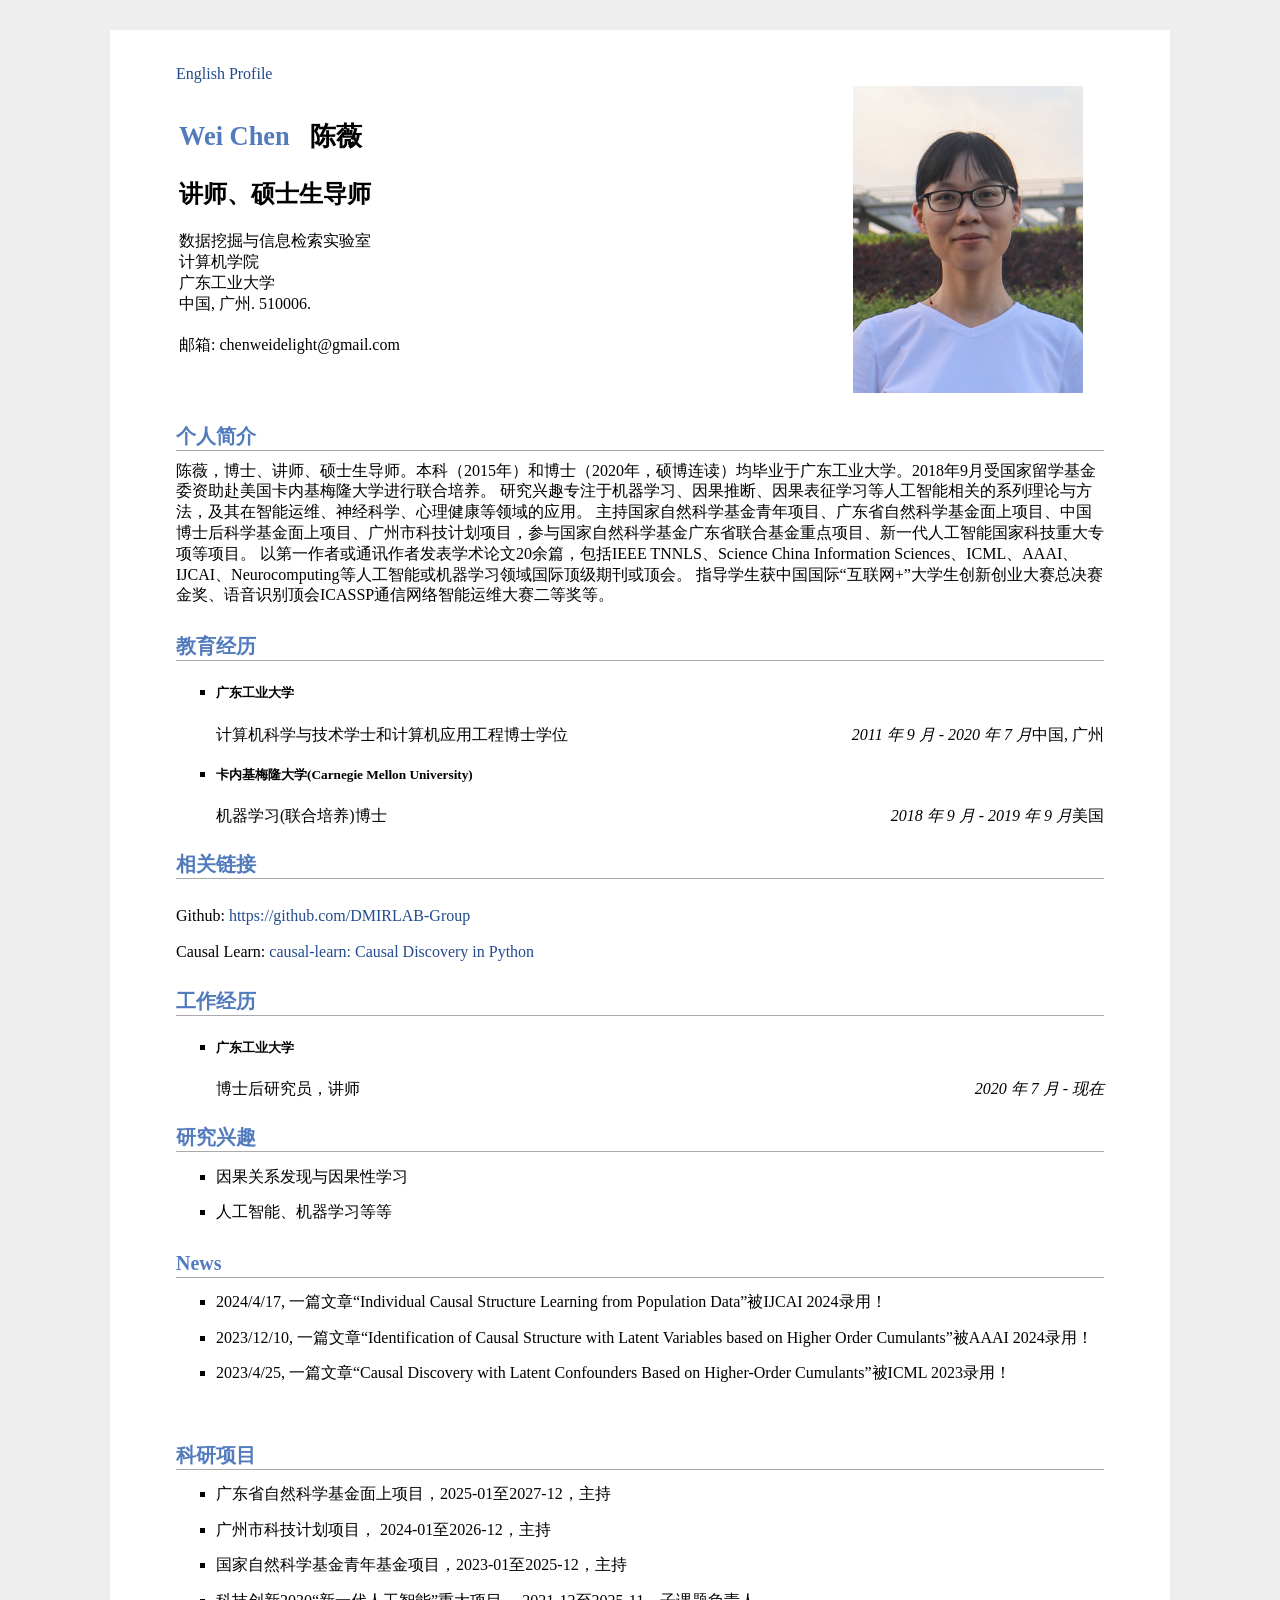
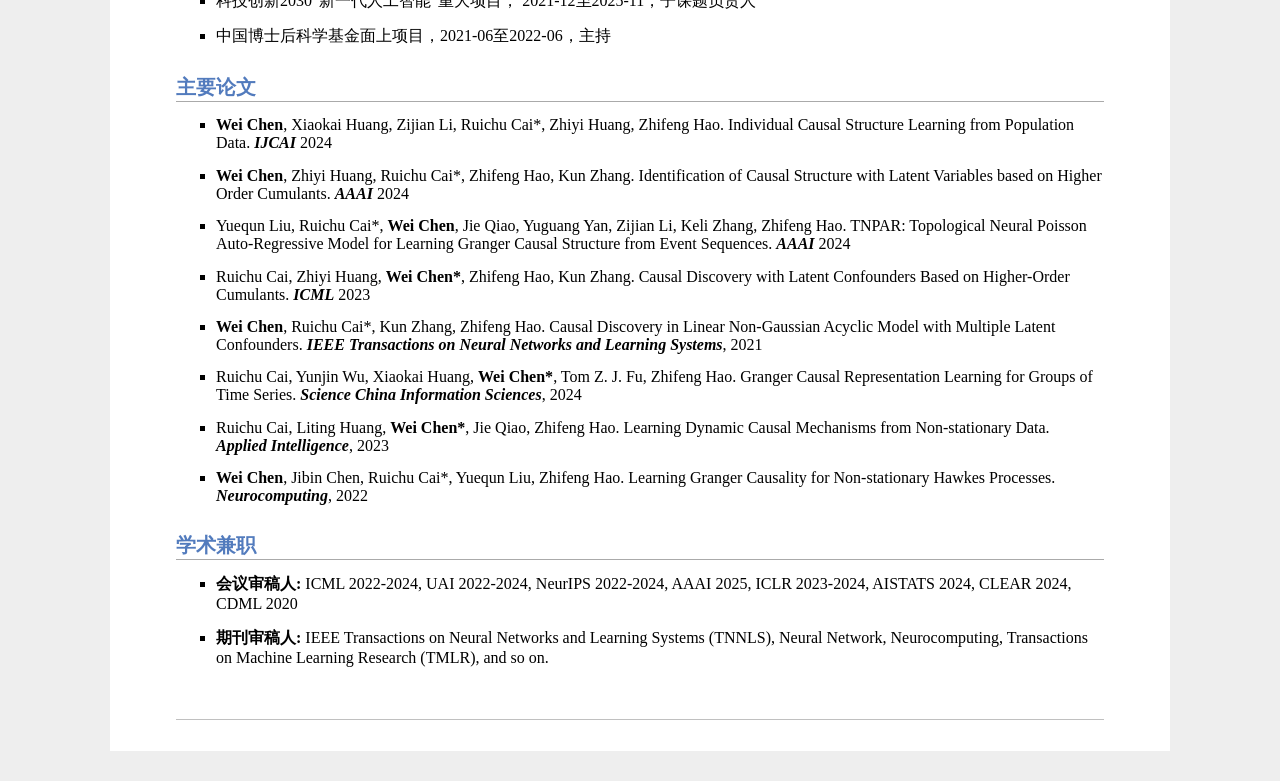
==== zh-cn/index.html @ 37219979 "Add files via upload" ====
<meta name="description" content="Wei Chen&#39;s home page">
<link rel="stylesheet" href="/css/jemdoc.css" type="text/css">
<link rel="shortcut icon" href="/images/gdut.png">
<title>Wei Chen's Homepage @ GuangDong University of Technology</title>

<body> 
<div id="layout-content" style="margin-top:25px">
    <a href="/index.html">English Profile</a>

<table>
    <tbody>
        <tr>
            <td width="670">
                <div id="toptitle">
<!--                     <h1>Wei Chen &nbsp; <img src="/images/weichen_chinesename.png" height="35px" style="margin-bottom:-5px" alt=''></h1> -->
			<h1>Wei Chen &nbsp; <span style="color:#000000">陈薇</span></h1>
                </div>
                <p>
                    <FONT size=5 face="宋体"><b>讲师、硕士生导师</b></FONT><br>
                    <br>
                    数据挖掘与信息检索实验室<br>
                    计算机学院<br>
                    广东工业大学 <br>
                    中国, 广州. 510006.<br>
                    <br>
                    邮箱: chenweidelight@gmail.com
                </p>
            </td>
            <td>
                <img src="/images/weichen.jpg" border="0" width="230">
            </td>
        </tr>
    </tbody>
</table>


<h2>个人简介</h2>
<p>
陈薇，博士、讲师、硕士生导师。本科（2015年）和博士（2020年，硕博连读）均毕业于广东工业大学。2018年9月受国家留学基金委资助赴美国卡内基梅隆大学进行联合培养。
研究兴趣专注于机器学习、因果推断、因果表征学习等人工智能相关的系列理论与方法，及其在智能运维、神经科学、心理健康等领域的应用。
主持国家自然科学基金青年项目、广东省自然科学基金面上项目、中国博士后科学基金面上项目、广州市科技计划项目，参与国家自然科学基金广东省联合基金重点项目、新一代人工智能国家科技重大专项等项目。
以第一作者或通讯作者发表学术论文20余篇，包括IEEE TNNLS、Science China Information Sciences、ICML、AAAI、IJCAI、Neurocomputing等人工智能或机器学习领域国际顶级期刊或顶会。
指导学生获中国国际“互联网+”大学生创新创业大赛总决赛金奖、语音识别顶会ICASSP通信网络智能运维大赛二等奖等。

</p>

<h2>教育经历</h2>

<ul>
    <li>
	    <h5>广东工业大学</h5>  
	<span style="float:right;text-align:right">中国, 广州</span>
    </li>
    <li style="list-style:none;">
	     
        <span style="float:left; text-align:left">计算机科学与技术学士和计算机应用工程博士学位</span>
        <span style="float:right;text-align:right"><i>2011 年 9 月 - 2020 年 7 月</i></span>
   </li>
    <br>
    <li>
	    <h5>卡内基梅隆大学(Carnegie Mellon University)</h5>
        <span style="float:right;text-align:right">美国</span>
    </li>
    <li style="list-style:none;">
        <span style="float:left; text-align:left">机器学习(联合培养)博士</span>
        <span style="float:right;text-align:right"><i> 2018 年 9 月 - 2019 年 9 月</i></span>
    </li>

</ul>
<br>
<h2>相关链接</h2>

<br>

Github: <a href="https://github.com/DMIRLAB-Group">https://github.com/DMIRLAB-Group
</a>

	<br>
<br>
Causal Learn: <a href="https://github.com/py-why/causal-learn"> causal-learn: Causal Discovery in Python
</a>

<h2>工作经历</h2>
<ul>
	<li><h5>
		广东工业大学
	</h5>
		</li>
<!-- 	 <li>
        <div style="float:left;text-align:left"><strong>广东工业大学</strong></div>

    </li> -->
    <li style="list-style:none;">
        <span style="float:left; text-align:left">博士后研究员，讲师</span>
        <span style="float:right;text-align:right"><i>2020 年 7 月 - 现在</i></span>
    </li>
</ul>
<br>
<h2>研究兴趣</h2>
<ul>
	<li>
        因果关系发现与因果性学习
    </li>
	<li>
        人工智能、机器学习等等
    </li>

</ul>

<h2>News</h2>
	<ul>
<li>
2024/4/17, 一篇文章“Individual Causal Structure Learning from Population Data”被IJCAI 2024录用！
	</li>
	<li>
2023/12/10, 一篇文章“Identification of Causal Structure with Latent Variables based on Higher Order Cumulants”被AAAI 2024录用！		
	</li>
	<li>
2023/4/25, 一篇文章“Causal Discovery with Latent Confounders Based on Higher-Order Cumulants”被ICML 2023录用！
	</li>
</ul>
	<br/>

<h2>科研项目</h2>
<ul>
    <li>
       广东省自然科学基金面上项目，2025-01至2027-12，主持
    </li>
    <li>
       广州市科技计划项目， 2024-01至2026-12，主持
    </li>
    <li>
       国家自然科学基金青年基金项目，2023-01至2025-12，主持
    </li>
    <li>
       科技创新2030“新一代人工智能”重大项目， 2021-12至2025-11，子课题负责人
    </li>
    <li>
      中国博士后科学基金面上项目，2021-06至2022-06，主持

    </li>
</ul>



<h2>主要论文<small></small></h2>

<!------ <font size="3"><b>因果关系发现</b></font>  ----->

<ul>
		<li>
	<b>Wei Chen</b>, Xiaokai Huang, Zijian Li, Ruichu Cai*, Zhiyi Huang, Zhifeng Hao. Individual Causal Structure Learning from Population Data. <i><b>IJCAI</b></i> 2024
	</li>
	<li>
	<b>Wei Chen</b>, Zhiyi Huang, Ruichu Cai*, Zhifeng Hao, Kun Zhang. Identification of Causal Structure with Latent Variables based on Higher Order Cumulants. <i><b>AAAI</b></i> 2024
	</li>
	<li>
	Yuequn Liu, Ruichu Cai*, <b>Wei Chen</b>, Jie Qiao, Yuguang Yan, Zijian Li, Keli Zhang, Zhifeng Hao. TNPAR: Topological Neural Poisson Auto-Regressive Model for Learning Granger Causal Structure from Event Sequences. <i><b>AAAI</b></i> 2024
	</li>
        <li>
	Ruichu Cai, Zhiyi Huang, <b>Wei Chen*</b>, Zhifeng Hao, Kun Zhang. Causal Discovery with Latent Confounders Based on Higher-Order Cumulants. <i><b>ICML</b></i> 2023
        </li>
        <li>
        <b>Wei Chen</b>, Ruichu Cai*, Kun Zhang, Zhifeng Hao. Causal Discovery in Linear Non-Gaussian Acyclic Model with Multiple Latent Confounders. <i><b>IEEE Transactions on Neural Networks and Learning Systems</b></i>, 2021
         </li>
	<li>
        Ruichu Cai, Yunjin Wu, Xiaokai Huang, <b>Wei Chen*</b>, Tom Z. J. Fu, Zhifeng Hao. Granger Causal Representation Learning for Groups of Time Series. <i><b>Science China Information Sciences</b></i>, 2024
         </li>
	<li>
         Ruichu Cai, Liting Huang, <b>Wei Chen*</b>, Jie Qiao, Zhifeng Hao. Learning Dynamic Causal Mechanisms from Non-stationary Data. <i><b>Applied Intelligence</b></i>, 2023
         </li>
	<li>
         <b>Wei Chen</b>, Jibin Chen, Ruichu Cai*, Yuequn Liu, Zhifeng Hao. Learning Granger Causality for Non-stationary Hawkes Processes. <i><b>Neurocomputing</b></i>, 2022
         </li>
</ul>


 

<h2>学术兼职<small></small></h2>
    <ul>
	 <li>
            <strong>会议审稿人:</strong> ICML 2022-2024, UAI 2022-2024, NeurIPS 2022-2024, AAAI 2025, ICLR 2023-2024, AISTATS 2024, CLEAR 2024, CDML 2020
        </li>
        <li>
            <strong>期刊审稿人:</strong> IEEE Transactions on Neural Networks and Learning Systems (TNNLS), Neural Network, Neurocomputing, Transactions on Machine Learning Research (TMLR), and so on.
        </li>     
    </ul>

<div id="footer">
    <div id="footer-text"></div>
</div>

</div>


</body>
---- css/jemdoc.css ----
/* Default css file for jemdoc. */

table#tlayout {
    border: none;
    border-collapse: separate;
    background: white;
}
/*
body {
    background: white;
    padding-bottom: 8px;
    margin: 0;
}
*/
html {
  background-color: #eeeeee;
}

body {
  font-family: Georgia, serif;
  color: #000;
  background-color: #ffffff;
  text-align:left; /* for IE */
  margin-top: 30px;
  margin-bottom: 30px;
  margin-left: auto;
  margin-right: auto;
  padding-left:  50px;
  padding-right: 50px;
  padding-top: 10px;
  padding-bottom: 30px;
  max-width: 960px;
}

#layout-menu {
    background: #f6f6f6;
    border: 1px solid #dddddd;
    padding-top: 0.5em;
    padding-left: 8px;
    padding-right: 8px;
    font-size: 1.0em;
    width: auto;
    white-space: nowrap;
    text-align: left;
    vertical-align: top;
}

#layout-menu td {
    background: #f4f4f4;
    vertical-align: top;
}

#layout-content {
    padding-top: 0.0em;
    padding-left: 1.0em;
    padding-right: 1.0em;
    border: none;
    background: white;
    text-align: left;
    vertical-align: top;
}

#layout-menu a {
    line-height: 1.5em;
    margin-left: 0.5em;
}

tt {
    background: #ffffdd;
}

pre, tt {
    font-size: 90%;
    font-family: monaco, monospace;
}

a, a > tt {
    color: #224b8d;
    text-decoration: none;
}

a:hover {
    border-bottom: 1px gray dotted;
}

#layout-menu a.current:link, #layout-menu a.current:visited {
    color: #022b6d;
    border-bottom: 1px gray solid;
}
#layout-menu a:link, #layout-menu a:visited, #layout-menu a:hover {
    color: #527bbd;
    text-decoration: none;
}
#layout-menu a:hover {
    text-decoration: none;
}

div.menu-category {
    border-bottom: 1px solid gray;
    margin-top: 0.8em;
    padding-top: 0.2em;
    padding-bottom: 0.1em;
    font-weight: bold;
}

div.menu-item {
    padding-left: 16px;
    text-indent: -16px;
}

div#toptitle {
    padding-bottom: 0.2em;
    margin-bottom: 1.5em;
    /*border-bottom: 3px double gray;*/
}

/* Reduce space if we begin the page with a title. */
div#toptitle + h2, div#toptitle + h3 {
    margin-top: 0em;
}

div#subtitle {
    margin-top: 0.0em;
    margin-bottom: 0.0em;
    padding-top: 0em;
    padding-bottom: 0.1em;
}

em {
    font-style: italic;
}

strong {
    font-weight: bold;
}

h4{
    color:#222222;
}

h1, h2, h3 {
    color: #527bbd;
    margin-top: 0.7em;
    margin-bottom: 0.5em;
    padding-bottom: 0.2em;
    line-height: 1.0;
    padding-top: 0.5em;
    border-bottom: 1px solid #aaaaaa;
}

h1 p {
    color: #000000;
}

h1 {
    font-size: 165%;
    padding-bottom: 0.3em;
}

h2 {
    padding-top: 0.8em;
    font-size: 125%;
}

h2 + h3 {
    padding-top: 0.2em;
}

h3 {
    font-size: 110%;
    border-bottom: none;
}

p {
    margin-top: 0.0em;
    margin-bottom: 0.8em;
    padding: 0;
    line-height: 1.3;
}

pre {
    padding: 0;
    margin: 0;
}

div#footer {
    font-size: small;
    border-top: 1px solid #c0c0c0;
    padding-top: 0.1em;
    margin-top: 4.0em;
    color: #c0c0c0;
}

div#footer a {
    color: #80a0b0;
}

div#footer-text {
    float: left;
    padding-bottom: 8px;
}

ul, ol, dl {
    margin-top: 0.2em;
    padding-top: 0;
    margin-bottom: 0.8em;
}

dt {
    margin-top: 0.5em;
    margin-bottom: 0;
}

dl {
    margin-left: 20px;
}

dd {
    color: #222222;
}

dd > *:first-child {
    margin-top: 0;
}

ul {
    list-style-position: outside;
    list-style-type: square;
}

p + ul, p + ol {
    margin-top: -0.5em;
}

li {
    margin-top:0.9em;
}

ol {
    list-style-position: outside;
    list-style-type: decimal;
}

li p, dd p {
    margin-bottom: 0.3em;
}


ol ol {
    list-style-type: lower-alpha;
}

ol ol ol {
    list-style-type: lower-roman;
}

p + div.codeblock {
    margin-top: -0.6em;
}

div.codeblock, div.infoblock {
    margin-right: 0%;
    margin-top: 1.2em;
    margin-bottom: 1.3em;
}

div.blocktitle {
    font-weight: bold;
    color: #cd7b62;
    margin-top: 1.2em;
    margin-bottom: 0.1em;
}

div.blockcontent {
    border: 1px solid silver;
    padding: 0.3em 0.5em;
}

div.infoblock > div.blockcontent {
    background: #ffffee;
}

div.blockcontent p + ul, div.blockcontent p + ol {
    margin-top: 0.4em;
}

div.infoblock p {
    margin-bottom: 0em;
}

div.infoblock li p, div.infoblock dd p {
    margin-bottom: 0.5em;
}

div.infoblock p + p {
    margin-top: 0.8em;
}

div.codeblock > div.blockcontent {
    background: #f6f6f6;
}

span.pycommand {
    color: #000070;
}

span.statement {
    color: #008800;
}
span.builtin {
    color: #000088;
}
span.special {
    color: #990000;
}
span.operator {
    color: #880000;
}
span.error {
    color: #aa0000;
}
span.comment, span.comment > *, span.string, span.string > * {
    color: #606060;
}

@media print {
    #layout-menu { display: none; }
}

#fwtitle {
    margin: 2px;
}

#fwtitle #toptitle {
    padding-left: 0.5em;
    margin-bottom: 0.5em;
}

#layout-content h1:first-child, #layout-content h2:first-child, #layout-content h3:first-child {
    margin-top: -0.7em;
}

div#toptitle h1, #layout-content div#toptitle h1 {
    margin-bottom: 0.0em;
    padding-bottom: 0.1em;
    padding-top: 0;
    margin-top: 0.5em;
    border-bottom: none;
}

img.eq {
    padding: 0;
    padding-left: 0.1em;
    padding-right: 0.1em;
    margin: 0;
}

img.eqwl {
    padding-left: 2em;
    padding-top: 0.6em;
    padding-bottom: 0.2em;
    margin: 0;
}

table + table {
    margin-top: 1em;
}

tr.heading {
    font-weight: bold;
    border-bottom: 2px solid black;
}

img {
    border: none;
}

table.imgtable, table.imgtable td {
    border: none;
    text-align: left;
}
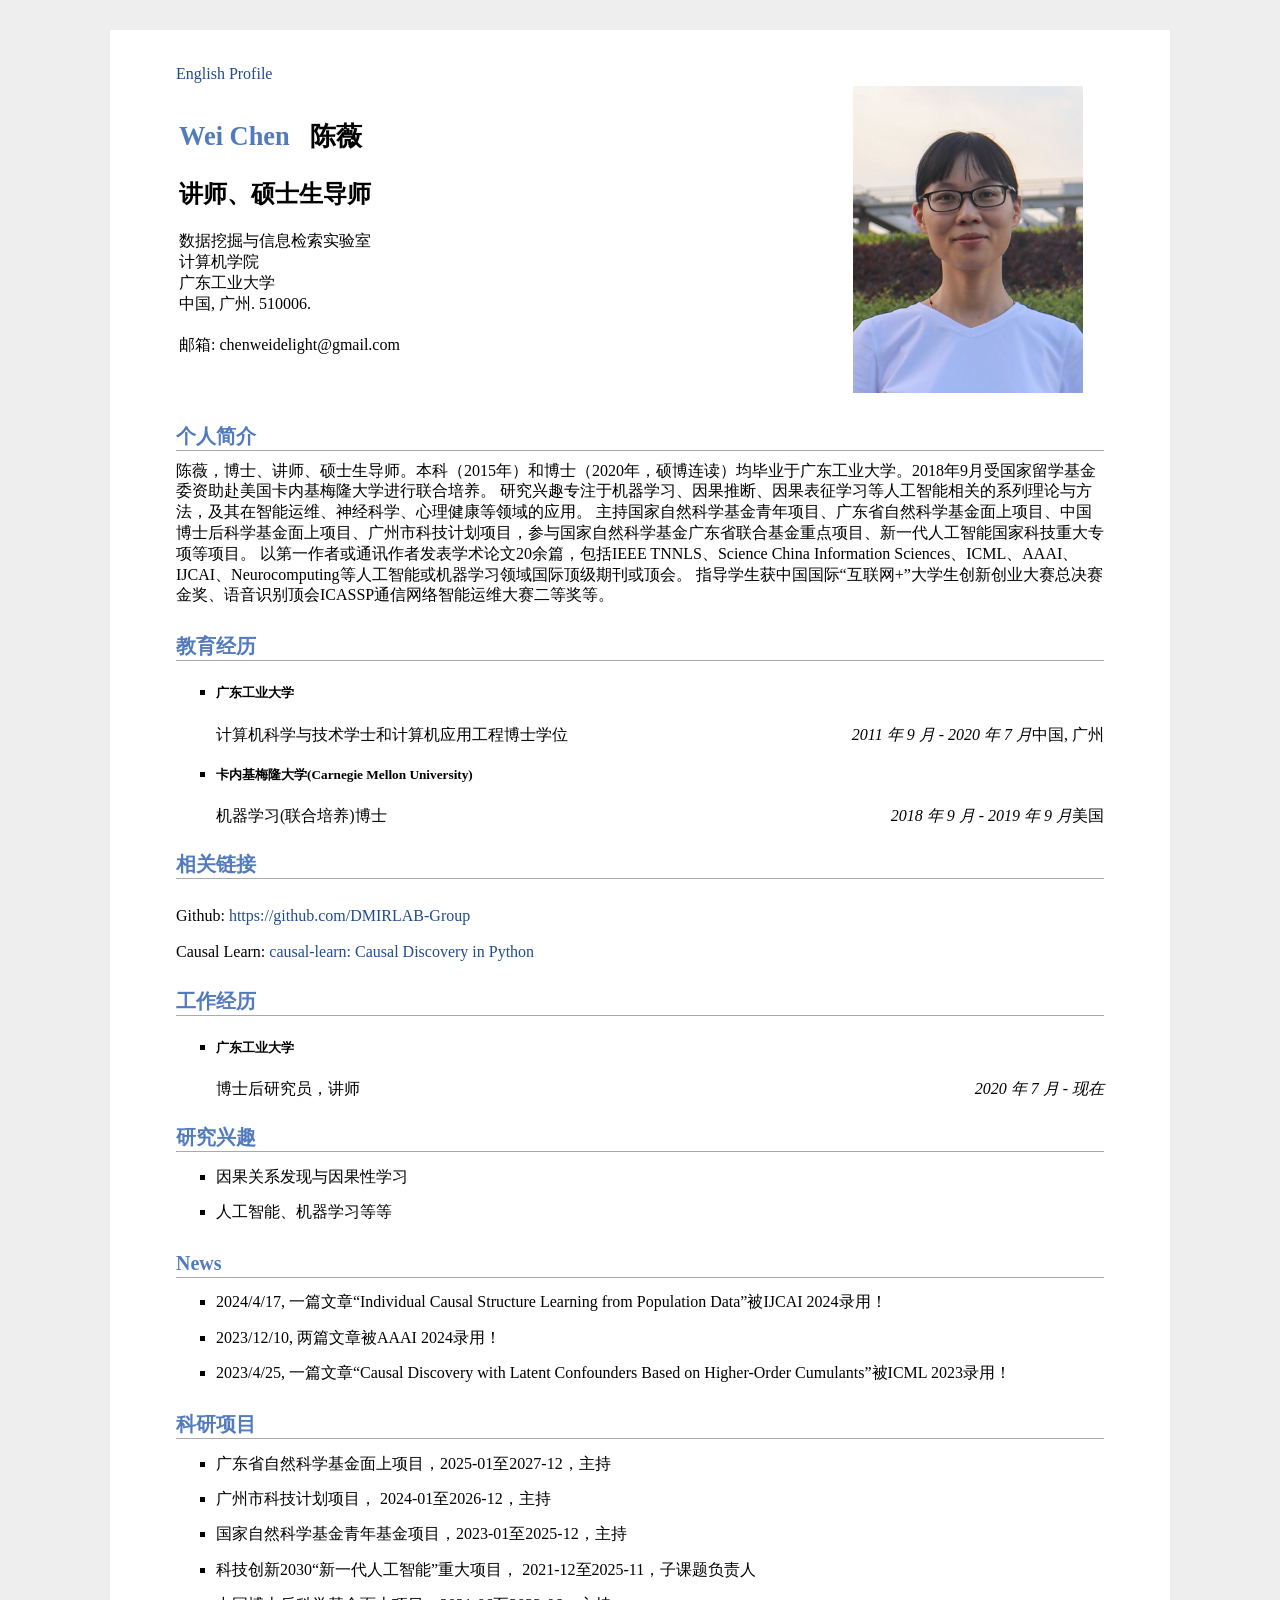
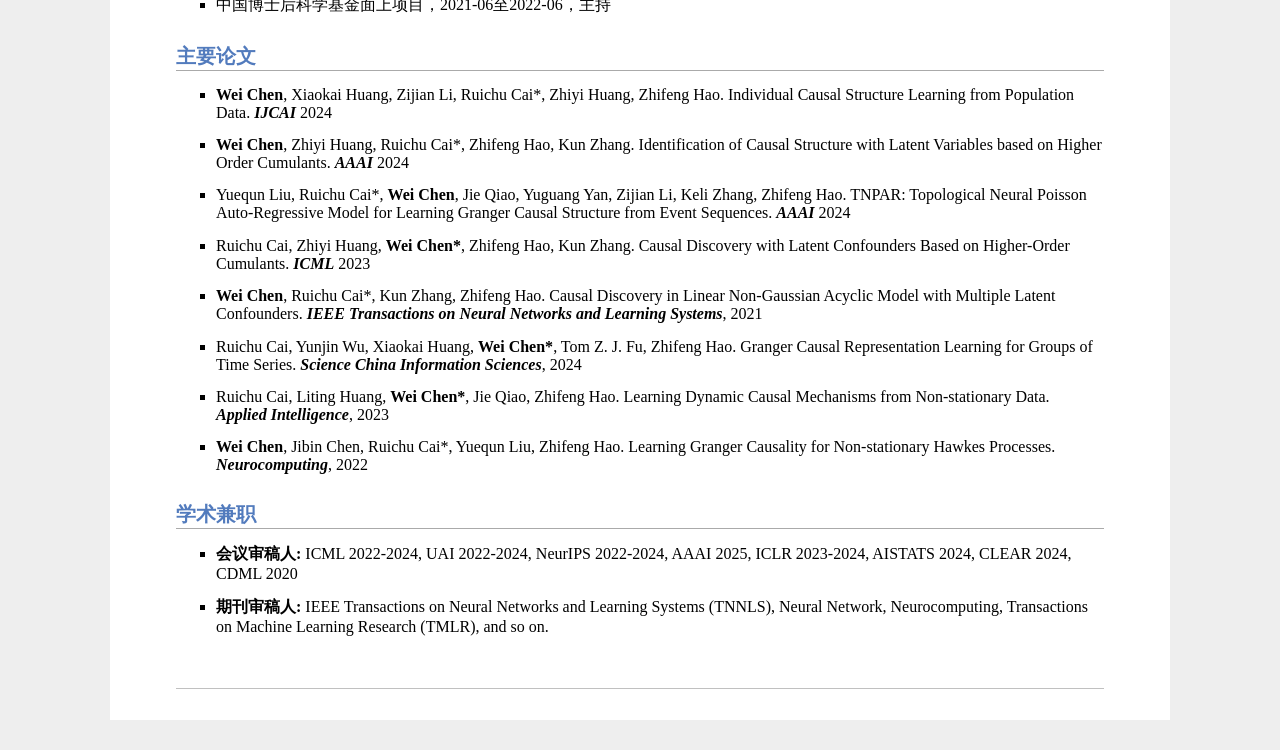
==== commit 3a77609d: "Update index.html" ====
--- a/zh-cn/index.html
+++ b/zh-cn/index.html
@@ -113,13 +113,12 @@
 2024/4/17, 一篇文章“Individual Causal Structure Learning from Population Data”被IJCAI 2024录用！
 	</li>
 	<li>
-2023/12/10, 一篇文章“Identification of Causal Structure with Latent Variables based on Higher Order Cumulants”被AAAI 2024录用！		
+2023/12/10, 两篇文章被AAAI 2024录用！		
 	</li>
 	<li>
 2023/4/25, 一篇文章“Causal Discovery with Latent Confounders Based on Higher-Order Cumulants”被ICML 2023录用！
 	</li>
 </ul>
-	<br/>
 
 <h2>科研项目</h2>
 <ul>
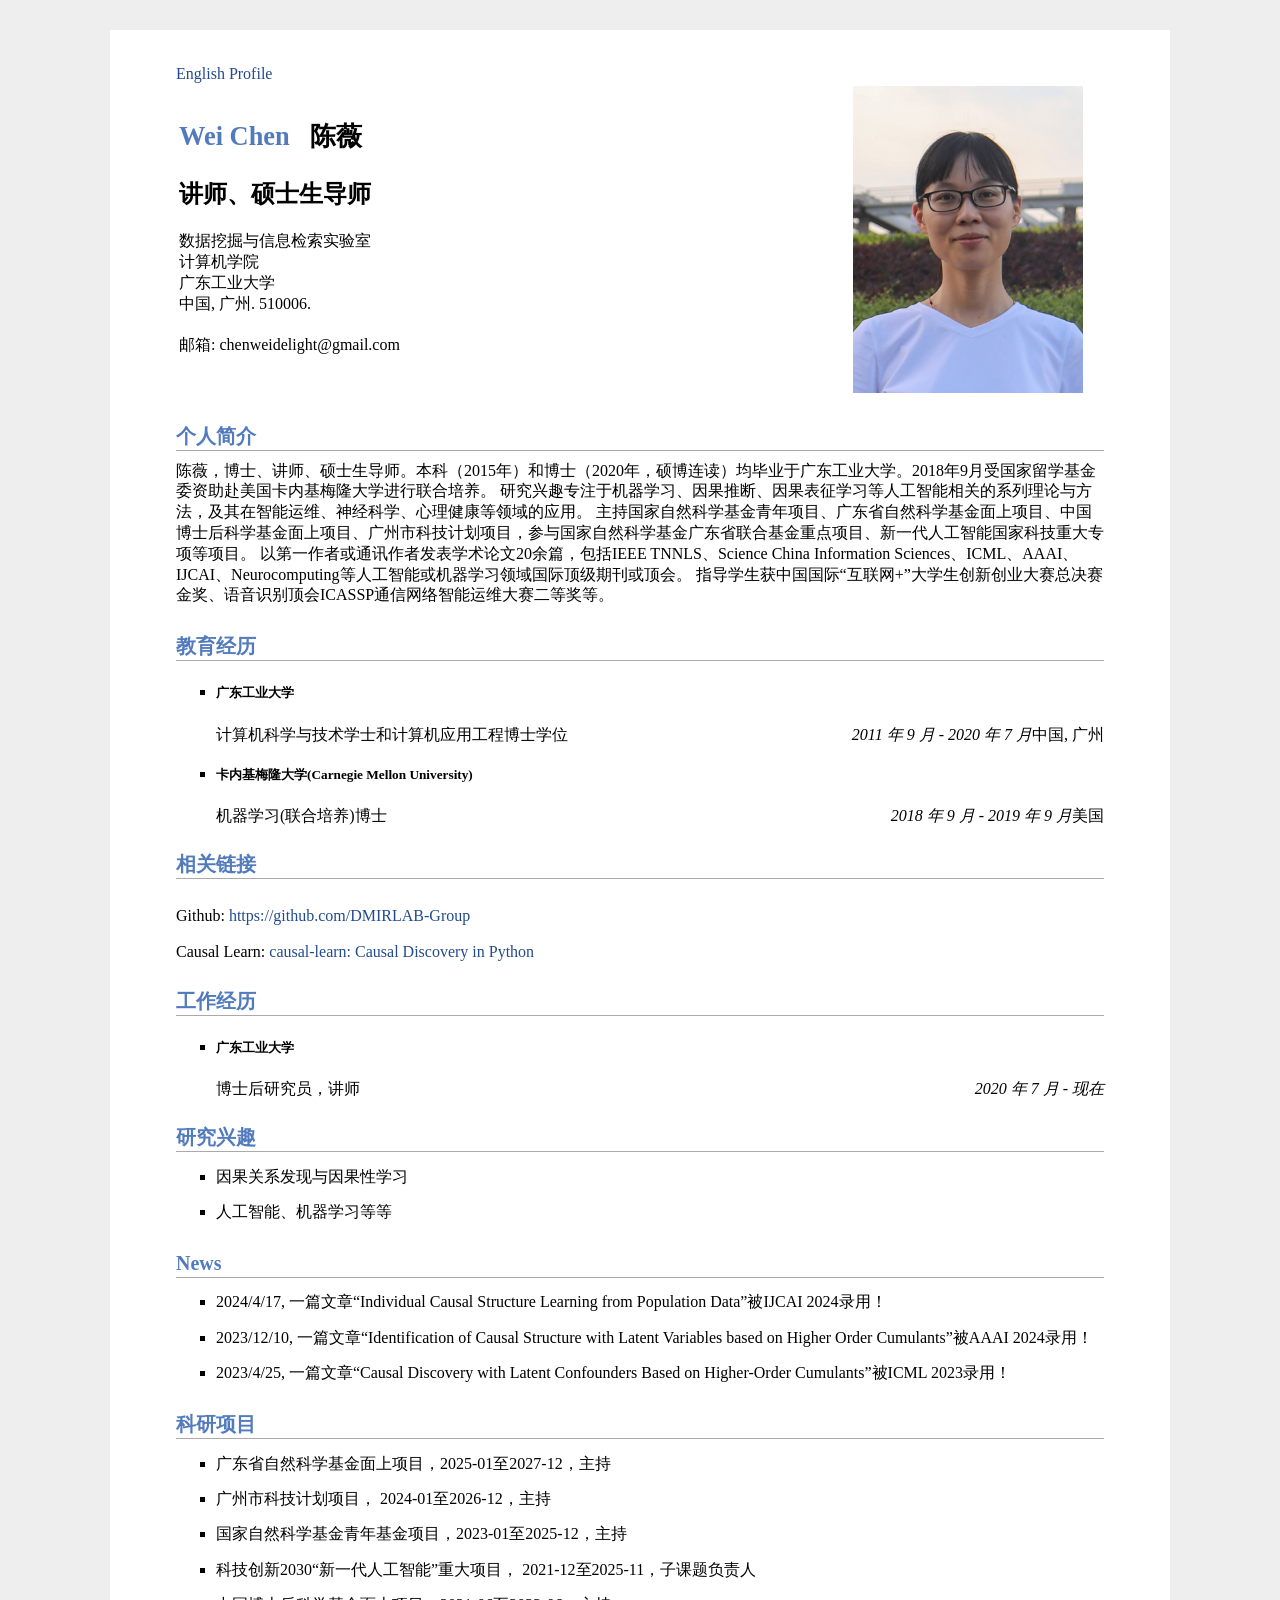
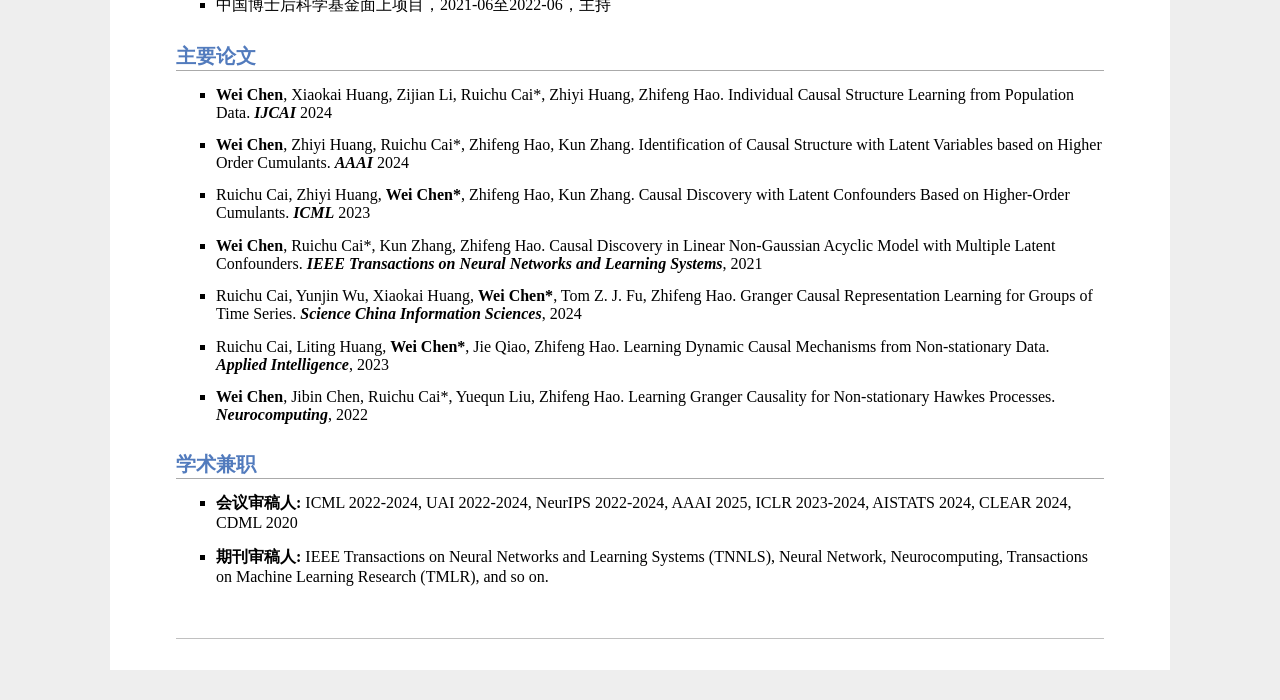
==== commit 78e9f31e: "Update index.html" ====
--- a/zh-cn/index.html
+++ b/zh-cn/index.html
@@ -113,7 +113,7 @@
 2024/4/17, 一篇文章“Individual Causal Structure Learning from Population Data”被IJCAI 2024录用！
 	</li>
 	<li>
-2023/12/10, 两篇文章被AAAI 2024录用！		
+2023/12/10, 一篇文章“Identification of Causal Structure with Latent Variables based on Higher Order Cumulants”被AAAI 2024录用！	
 	</li>
 	<li>
 2023/4/25, 一篇文章“Causal Discovery with Latent Confounders Based on Higher-Order Cumulants”被ICML 2023录用！
@@ -152,9 +152,6 @@
 	</li>
 	<li>
 	<b>Wei Chen</b>, Zhiyi Huang, Ruichu Cai*, Zhifeng Hao, Kun Zhang. Identification of Causal Structure with Latent Variables based on Higher Order Cumulants. <i><b>AAAI</b></i> 2024
-	</li>
-	<li>
-	Yuequn Liu, Ruichu Cai*, <b>Wei Chen</b>, Jie Qiao, Yuguang Yan, Zijian Li, Keli Zhang, Zhifeng Hao. TNPAR: Topological Neural Poisson Auto-Regressive Model for Learning Granger Causal Structure from Event Sequences. <i><b>AAAI</b></i> 2024
 	</li>
         <li>
 	Ruichu Cai, Zhiyi Huang, <b>Wei Chen*</b>, Zhifeng Hao, Kun Zhang. Causal Discovery with Latent Confounders Based on Higher-Order Cumulants. <i><b>ICML</b></i> 2023
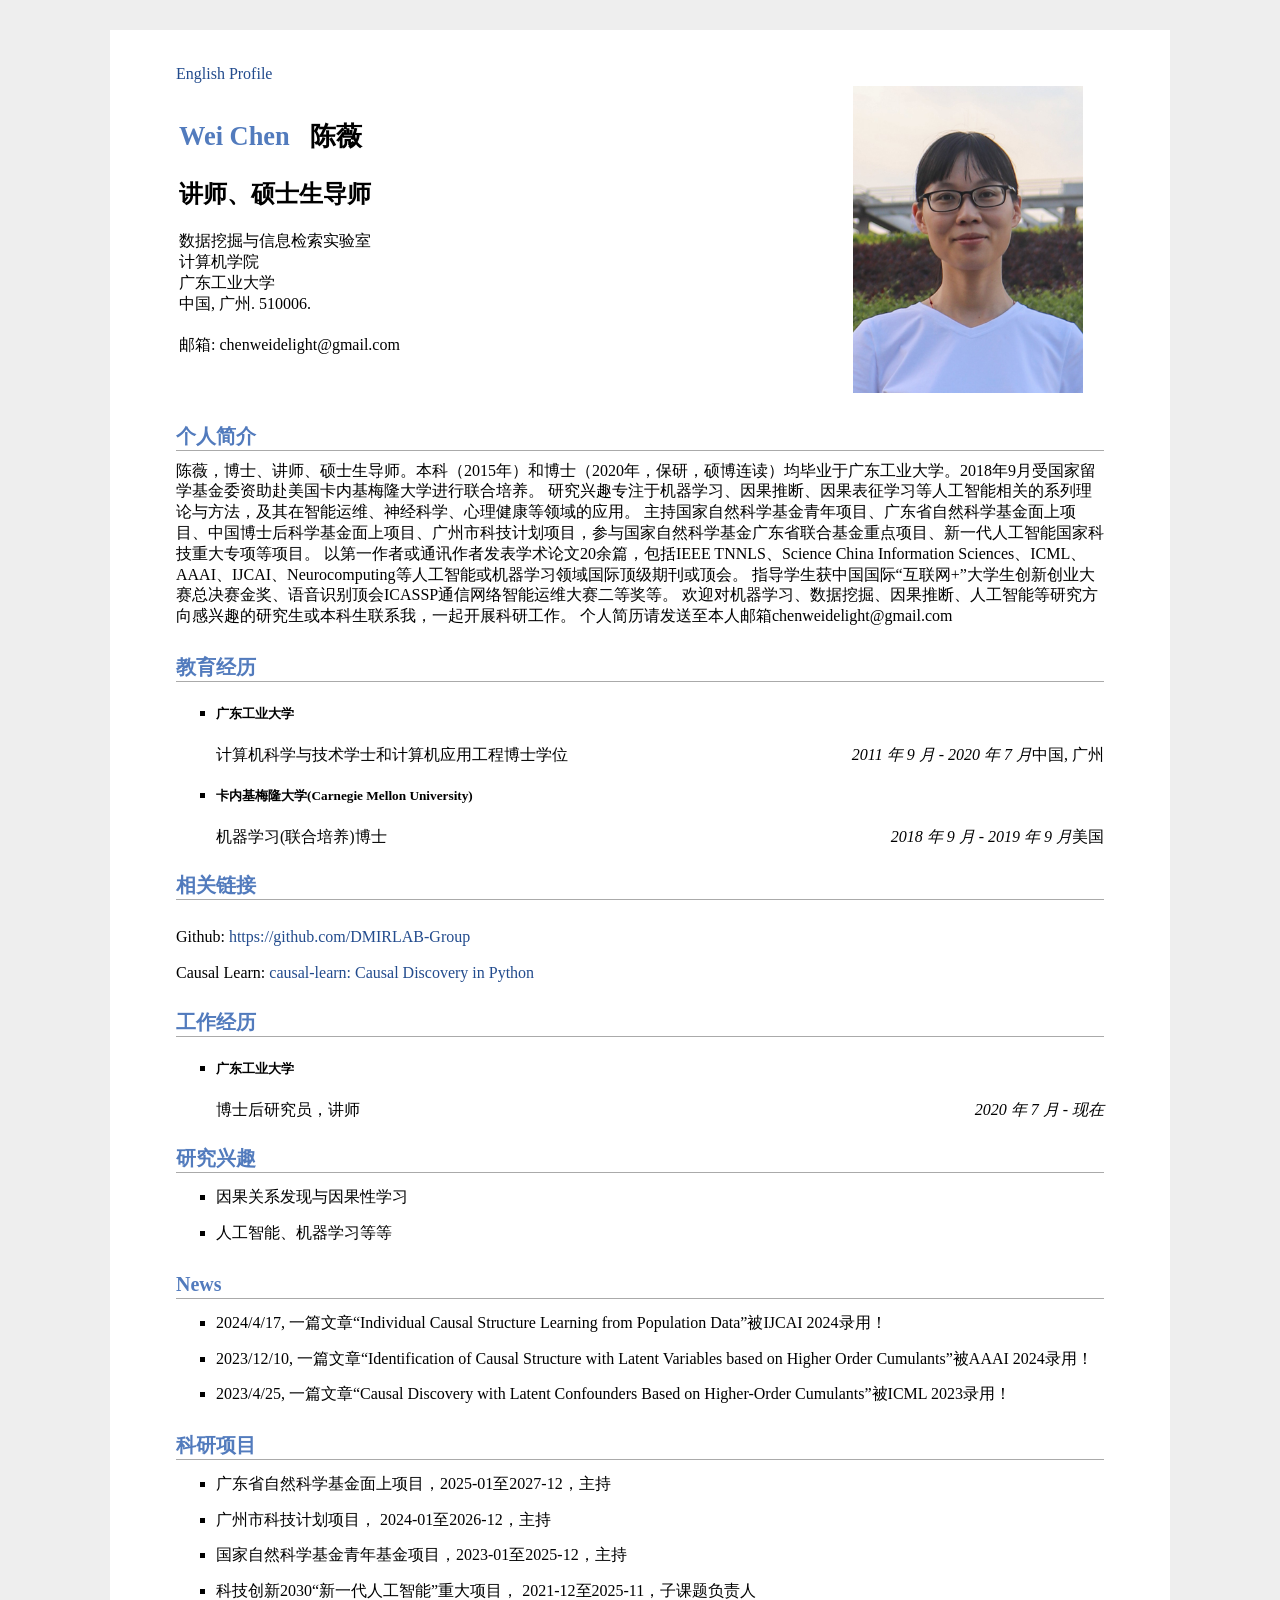
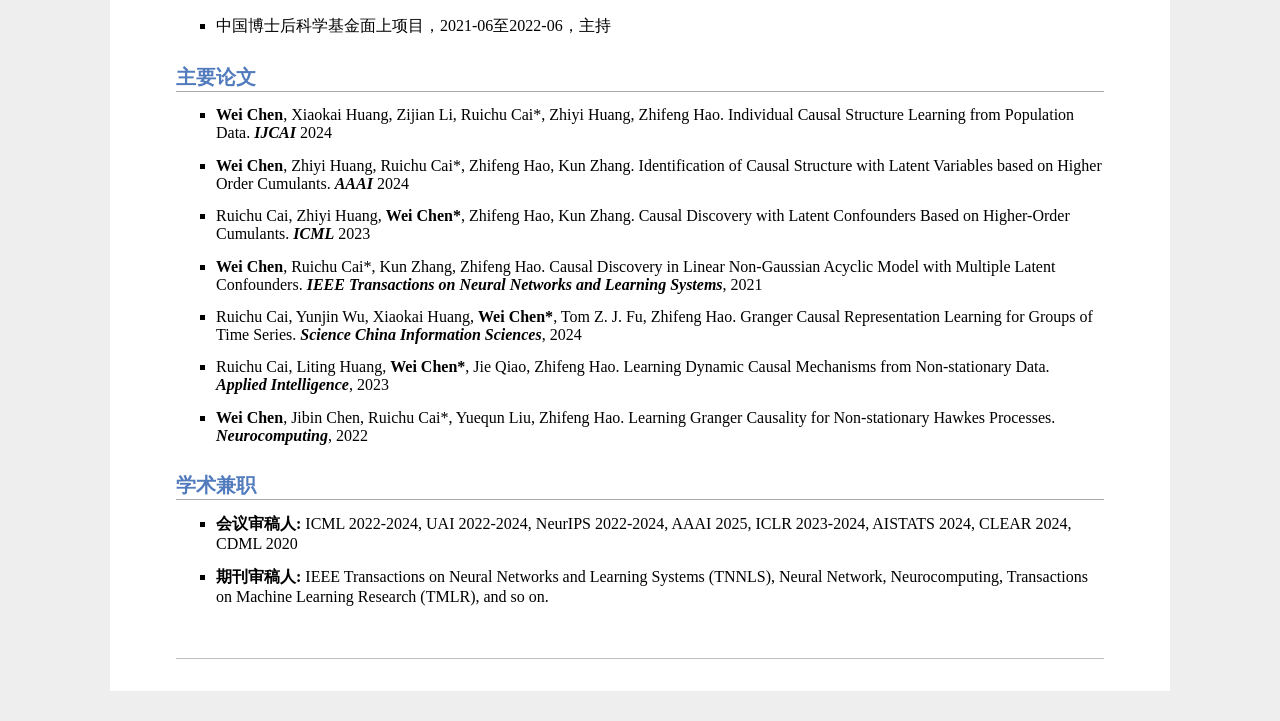
==== commit f7eac71b: "Update index.html" ====
--- a/zh-cn/index.html
+++ b/zh-cn/index.html
@@ -36,11 +36,16 @@
 
 <h2>个人简介</h2>
 <p>
-陈薇，博士、讲师、硕士生导师。本科（2015年）和博士（2020年，硕博连读）均毕业于广东工业大学。2018年9月受国家留学基金委资助赴美国卡内基梅隆大学进行联合培养。
+陈薇，博士、讲师、硕士生导师。本科（2015年）和博士（2020年，保研，硕博连读）均毕业于广东工业大学。2018年9月受国家留学基金委资助赴美国卡内基梅隆大学进行联合培养。
 研究兴趣专注于机器学习、因果推断、因果表征学习等人工智能相关的系列理论与方法，及其在智能运维、神经科学、心理健康等领域的应用。
 主持国家自然科学基金青年项目、广东省自然科学基金面上项目、中国博士后科学基金面上项目、广州市科技计划项目，参与国家自然科学基金广东省联合基金重点项目、新一代人工智能国家科技重大专项等项目。
 以第一作者或通讯作者发表学术论文20余篇，包括IEEE TNNLS、Science China Information Sciences、ICML、AAAI、IJCAI、Neurocomputing等人工智能或机器学习领域国际顶级期刊或顶会。
 指导学生获中国国际“互联网+”大学生创新创业大赛总决赛金奖、语音识别顶会ICASSP通信网络智能运维大赛二等奖等。
+
+<red>欢迎对机器学习、数据挖掘、因果推断、人工智能等研究方向感兴趣的研究生或本科生联系我，一起开展科研工作。
+
+个人简历请发送至本人邮箱chenweidelight@gmail.com
+	</red>
 
 </p>
 
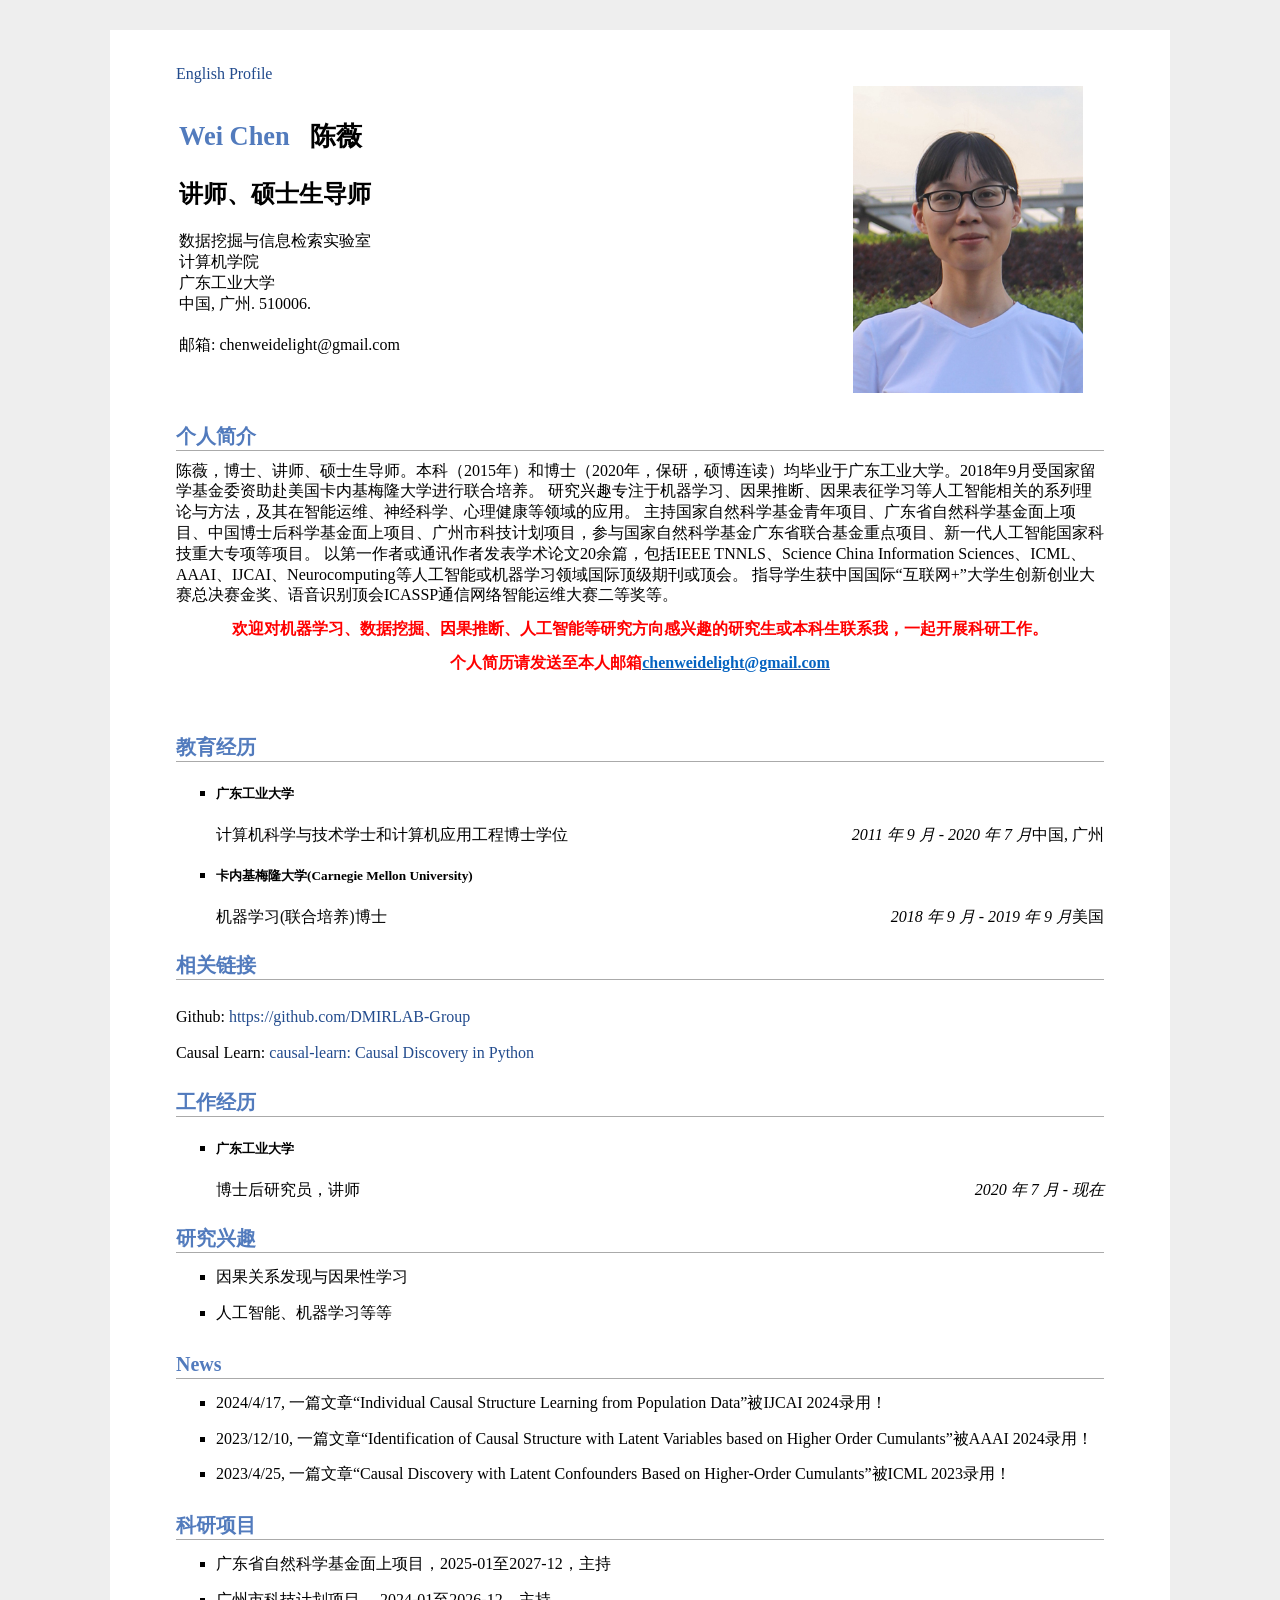
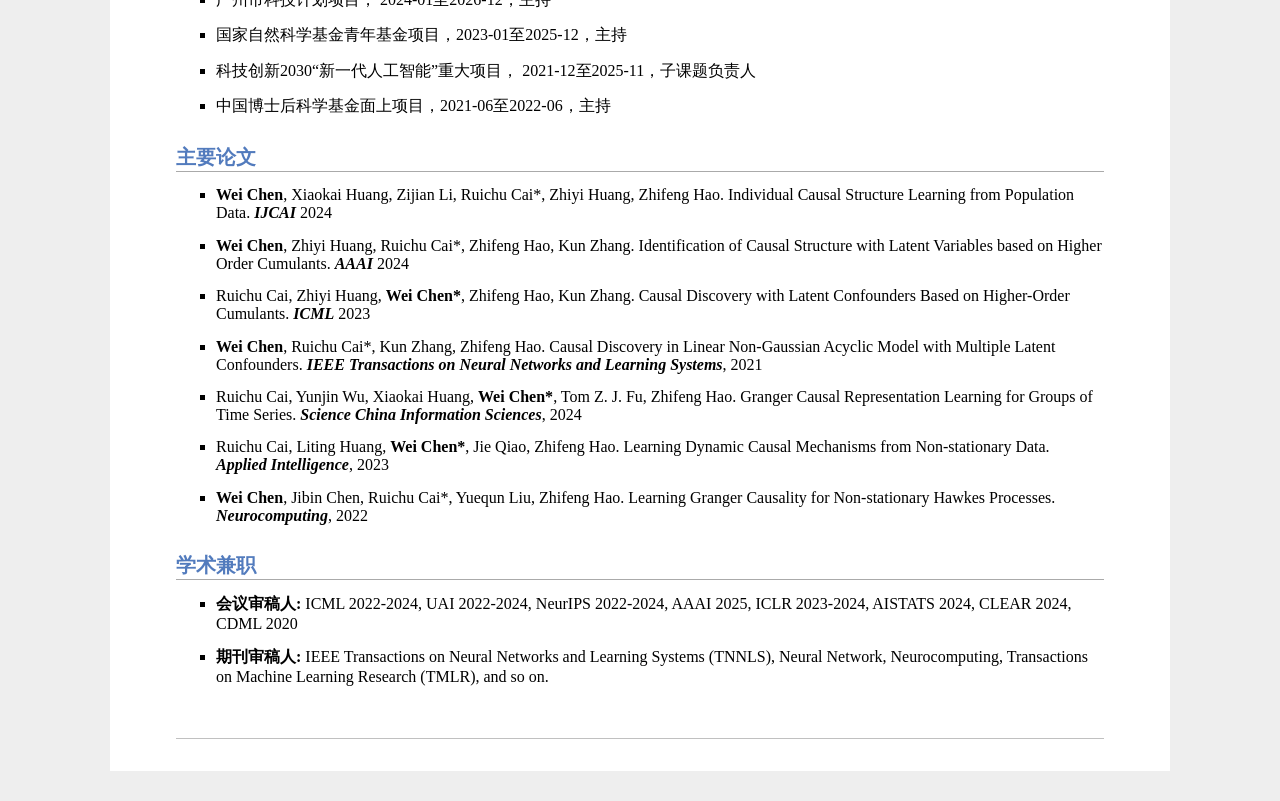
==== commit 9dd3e67d: "Update index.html" ====
--- a/zh-cn/index.html
+++ b/zh-cn/index.html
@@ -42,13 +42,12 @@
 以第一作者或通讯作者发表学术论文20余篇，包括IEEE TNNLS、Science China Information Sciences、ICML、AAAI、IJCAI、Neurocomputing等人工智能或机器学习领域国际顶级期刊或顶会。
 指导学生获中国国际“互联网+”大学生创新创业大赛总决赛金奖、语音识别顶会ICASSP通信网络智能运维大赛二等奖等。
 
-<red>欢迎对机器学习、数据挖掘、因果推断、人工智能等研究方向感兴趣的研究生或本科生联系我，一起开展科研工作。
-
-个人简历请发送至本人邮箱chenweidelight@gmail.com
-	</red>
-
 </p>
 
+<p style="text-align: center;"><strong><span style="color: rgb(255, 0, 0); font-family: 宋体; font-size: 16px;"><span style="font-family: 宋体;">欢迎对机器学习、数据挖掘、因果推断、人工智能等研究方向感兴趣的研究生或本科生联系我，一起开展科研工作。</span></span></strong></p>
+<p style="text-align: center;"><strong><span style="background: rgb(255, 255, 255); color: rgb(255, 0, 0); font-family: 宋体; font-size: 16px; font-weight: bold;"><span style="font-family: 宋体;">个人简历请发送至本人邮箱</span></span></strong><a><strong><span style="text-decoration: underline;"><span style="color: rgb(5, 99, 193); font-family: times new roman; font-size: 16px; text-underline: single;">chenweidelight@gmail.com</span></span></strong></a></p>
+<p>&nbsp;</p>
+	
 <h2>教育经历</h2>
 
 <ul>
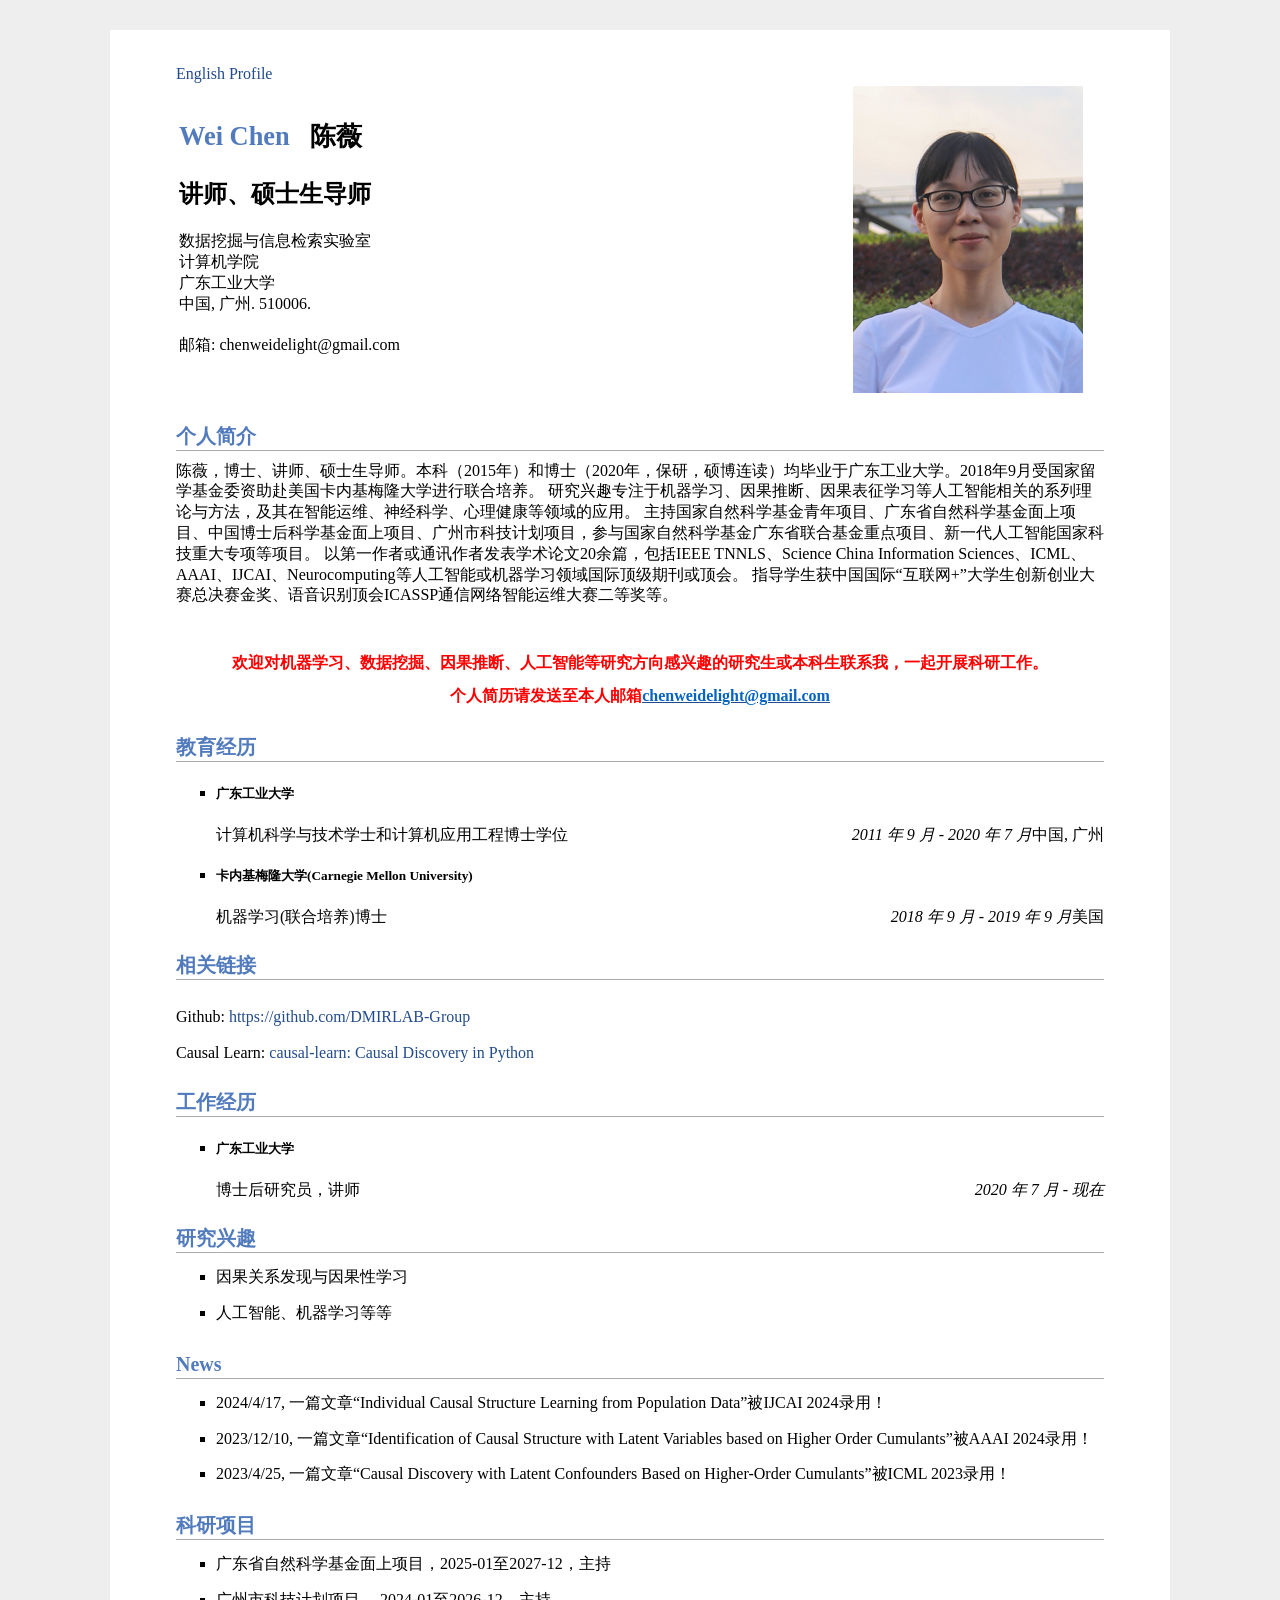
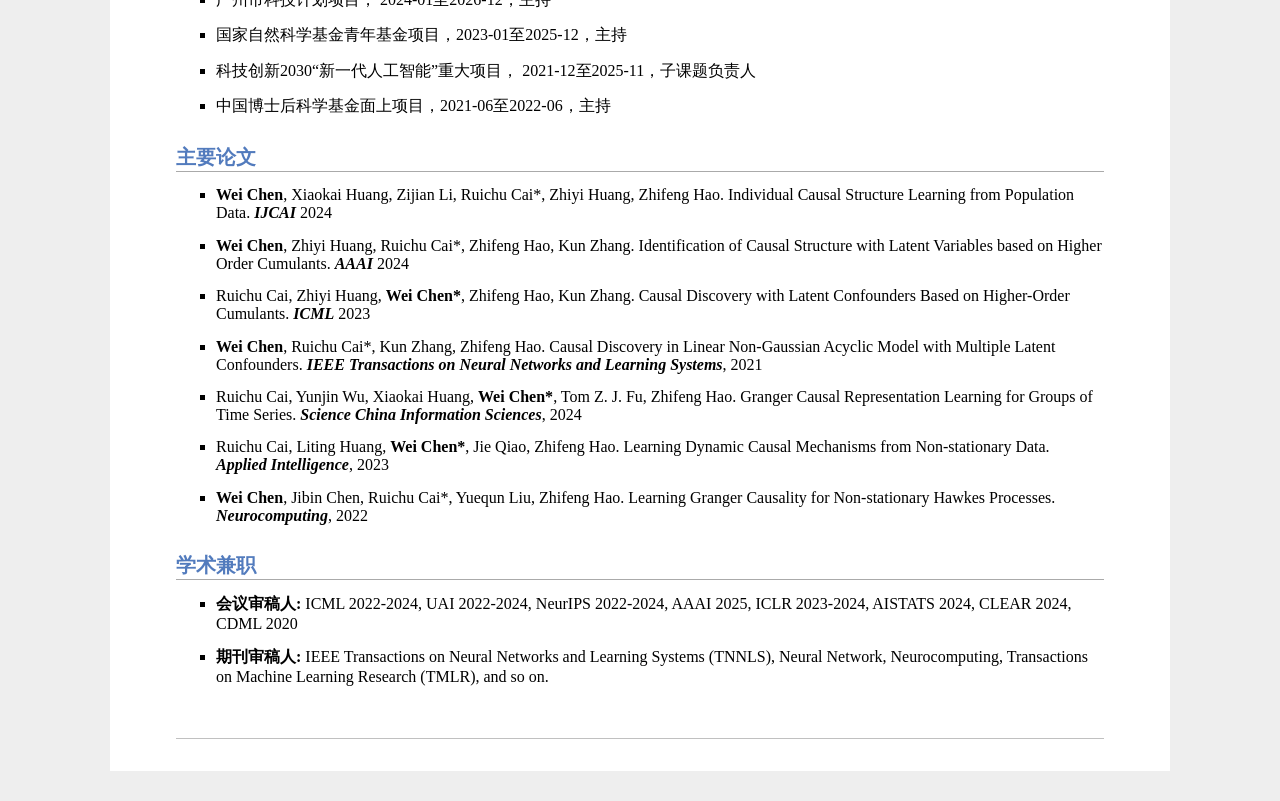
==== commit 047e198e: "Update index.html" ====
--- a/zh-cn/index.html
+++ b/zh-cn/index.html
@@ -43,10 +43,9 @@
 指导学生获中国国际“互联网+”大学生创新创业大赛总决赛金奖、语音识别顶会ICASSP通信网络智能运维大赛二等奖等。
 
 </p>
-
+<p>&nbsp;</p>
 <p style="text-align: center;"><strong><span style="color: rgb(255, 0, 0); font-family: 宋体; font-size: 16px;"><span style="font-family: 宋体;">欢迎对机器学习、数据挖掘、因果推断、人工智能等研究方向感兴趣的研究生或本科生联系我，一起开展科研工作。</span></span></strong></p>
 <p style="text-align: center;"><strong><span style="background: rgb(255, 255, 255); color: rgb(255, 0, 0); font-family: 宋体; font-size: 16px; font-weight: bold;"><span style="font-family: 宋体;">个人简历请发送至本人邮箱</span></span></strong><a><strong><span style="text-decoration: underline;"><span style="color: rgb(5, 99, 193); font-family: times new roman; font-size: 16px; text-underline: single;">chenweidelight@gmail.com</span></span></strong></a></p>
-<p>&nbsp;</p>
 	
 <h2>教育经历</h2>
 
